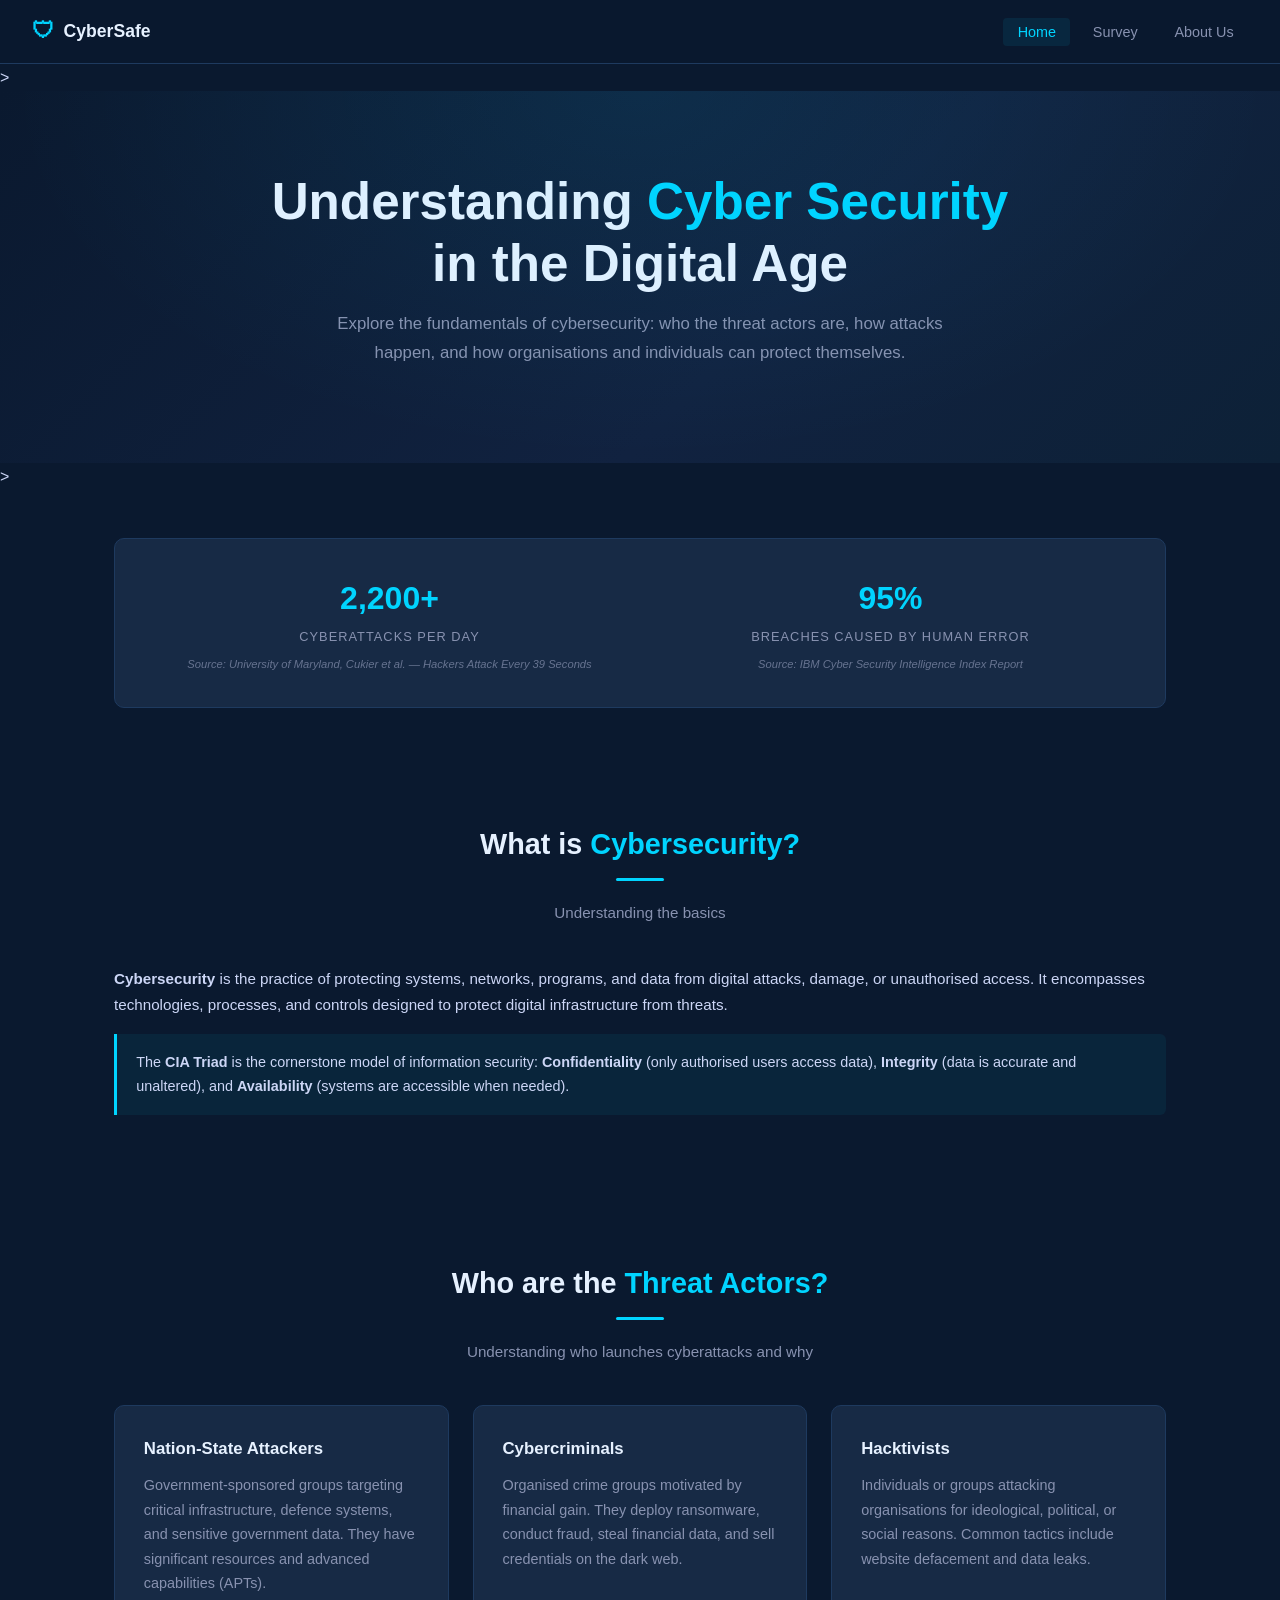
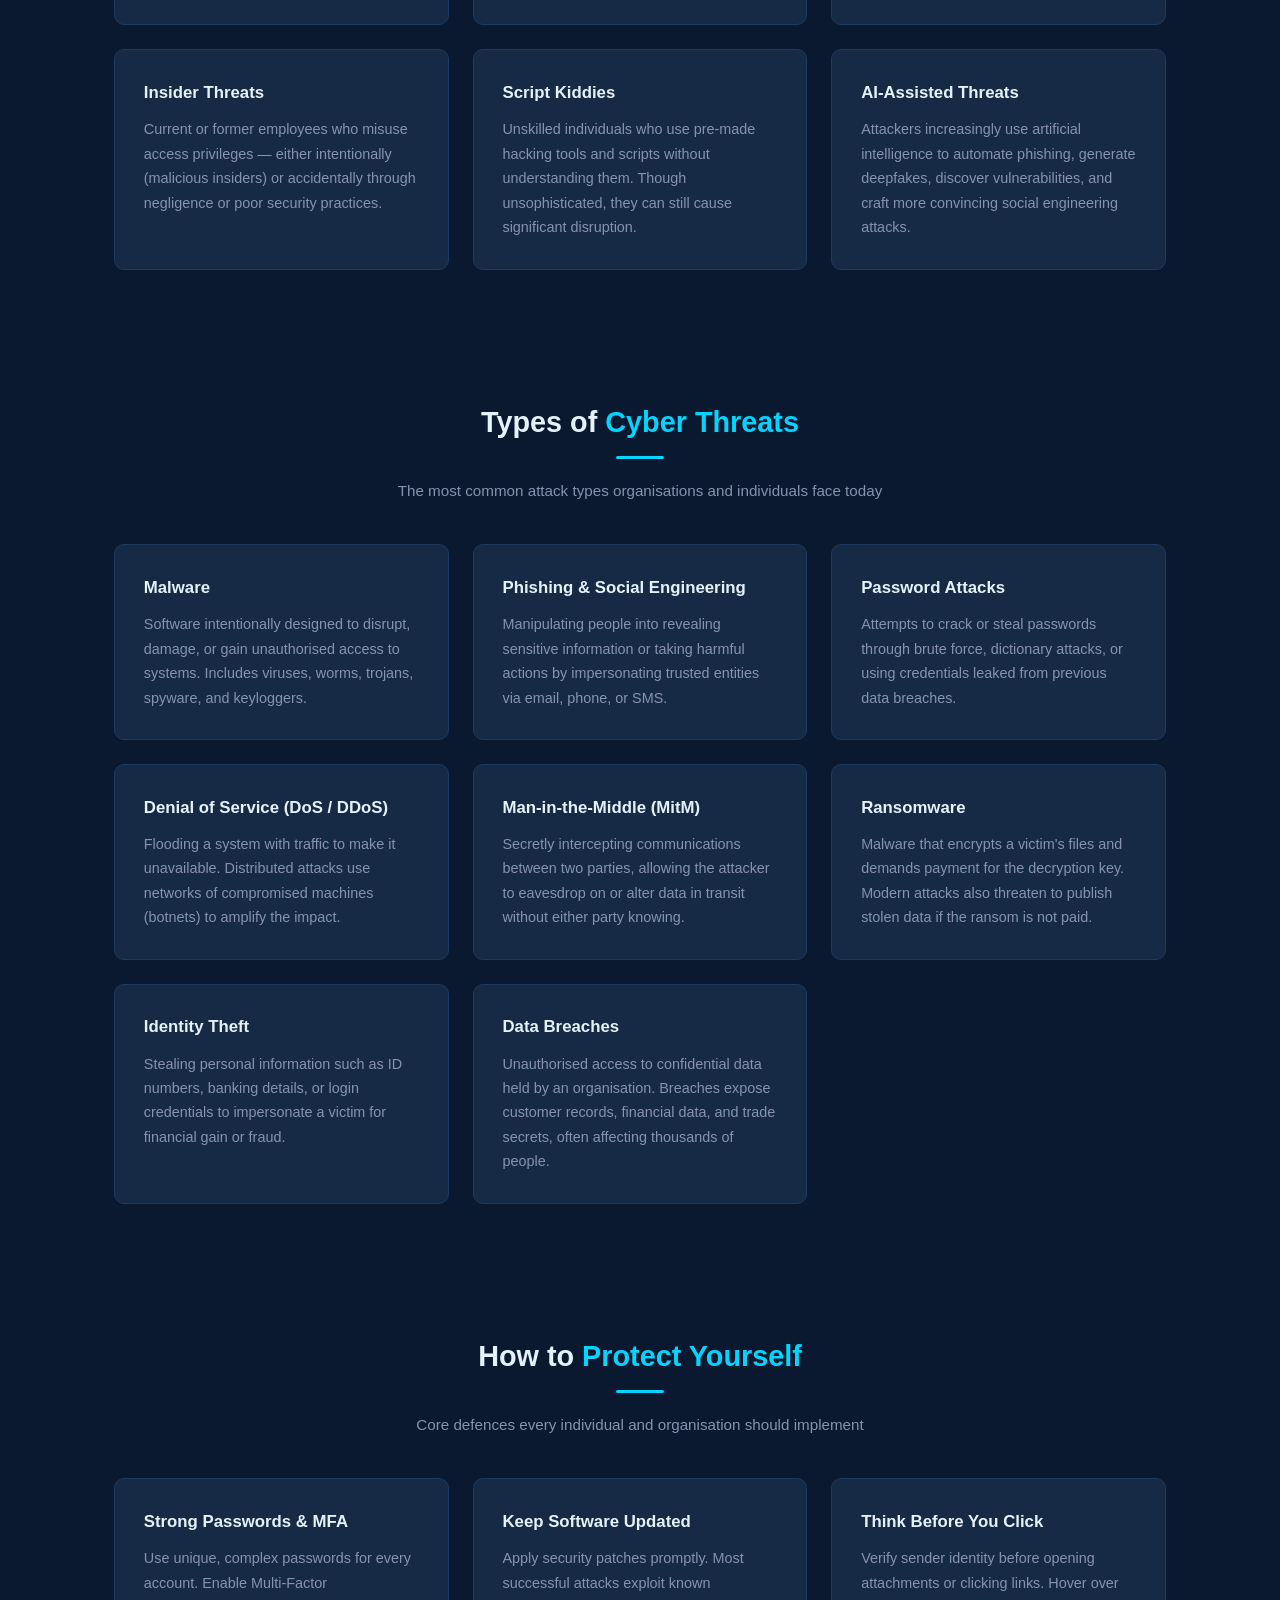
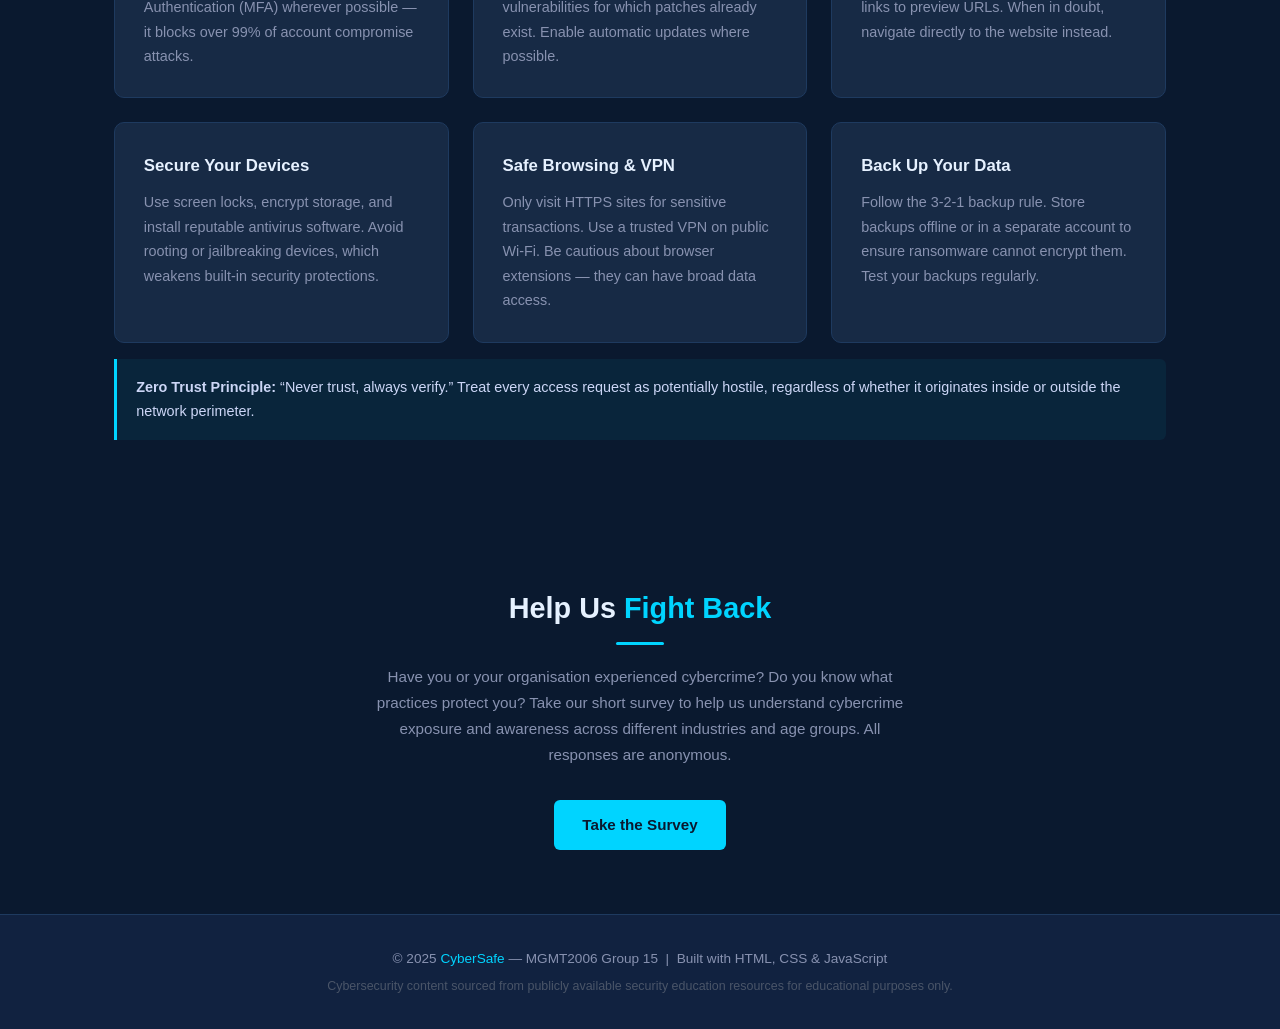
==== index.html @ 943bf83a "first commit" ====
<!DOCTYPE html>
<html lang="en">
<head>
  <meta charset="UTF-8" />
  <meta name="viewport" content="width=device-width, initial-scale=1.0" />
  <title>CyberSafe | Cybersecurity Awareness</title>
  <link rel="stylesheet" href="css/style.css" />
</head>
<body>
<!--Navigation-->
  <nav>
    <div class="nav-brand">
      <span class="shield-icon">&#128737;</span>
      CyberSafe
    </div>
    <ul class="nav-links">
      <li><a href="index.html" class="active">Home</a></li>
      <li><a href="survey.html">Survey</a></li>
      <li><a href="about.html">About Us</a></li>
    </ul>
  </nav>

 <!--Banner-->>
  <header class="banner">
    <h1>Understanding <span>Cyber Security</span><br>in the Digital Age</h1>
    <p>
      Explore the fundamentals of cybersecurity: who the threat actors are, how attacks happen,
      and how organisations and individuals can protect themselves.
    </p>
  </header>

<!--Statistics-->>
  <div class="container">
    <div class="stat-bar" style="margin-top: 3rem;">
      <div class="stat-item">
        <div class="stat-num">2,200+</div>
        <div class="stat-label">Cyberattacks Per Day</div>
        <div class="stat-source">Source: University of Maryland, Cukier et al. — <em>Hackers Attack Every 39 Seconds</em></div>
      </div>
      <div class="stat-item">
        <div class="stat-num">95%</div>
        <div class="stat-label">Breaches Caused by Human Error</div>
        <div class="stat-source">Source: IBM Cyber Security Intelligence Index Report</div>
      </div>
    </div>
  </div>

  <!-- What is Cybersecurity? -->
  <section id="intro">
    <div class="container">
      <div class="section-title">What is <span>Cybersecurity?</span></div>
      <div class="divider"></div>
      <p class="section-subtitle">Understanding the basics</p>

      <p class="section-body">
        <strong>Cybersecurity</strong> is the practice of protecting systems, networks,
        programs, and data from digital attacks, damage, or unauthorised access. It encompasses
        technologies, processes, and controls designed to protect digital infrastructure from threats.
      </p>
      <div class="highlight-box">
        The <strong>CIA Triad</strong> is the cornerstone model of information security:
        <strong>Confidentiality</strong> (only authorised users access data),
        <strong>Integrity</strong> (data is accurate and unaltered), and
        <strong>Availability</strong> (systems are accessible when needed).
      </div>
    </div>
  </section>

  <!--Threat Actors-->
  <section id="actors">
    <div class="container">
      <div class="section-title">Who are the <span>Threat Actors?</span></div>
      <div class="divider"></div>
      <p class="section-subtitle">Understanding who launches cyberattacks and why</p>

      <div class="card-grid">
        <div class="card">
          <h3>Nation-State Attackers</h3>
          <p>Government-sponsored groups targeting critical infrastructure, defence systems, and sensitive government data. They have significant resources and advanced capabilities (APTs).</p>
        </div>
        <div class="card">
          <h3>Cybercriminals</h3>
          <p>Organised crime groups motivated by financial gain. They deploy ransomware, conduct fraud, steal financial data, and sell credentials on the dark web.</p>
        </div>
        <div class="card">
          <h3>Hacktivists</h3>
          <p>Individuals or groups attacking organisations for ideological, political, or social reasons. Common tactics include website defacement and data leaks.</p>
        </div>
        <div class="card">
          <h3>Insider Threats</h3>
          <p>Current or former employees who misuse access privileges &mdash; either intentionally (malicious insiders) or accidentally through negligence or poor security practices.</p>
        </div>
        <div class="card">
          <h3>Script Kiddies</h3>
          <p>Unskilled individuals who use pre-made hacking tools and scripts without understanding them. Though unsophisticated, they can still cause significant disruption.</p>
        </div>
        <div class="card">
          <h3>AI-Assisted Threats</h3>
          <p>Attackers increasingly use artificial intelligence to automate phishing, generate deepfakes, discover vulnerabilities, and craft more convincing social engineering attacks.</p>
        </div>
      </div>
    </div>
  </section>

  <!--Types of Threats / Malware-->
  <section id="threats">
    <div class="container">
      <div class="section-title">Types of <span>Cyber Threats</span></div>
      <div class="divider"></div>
      <p class="section-subtitle">The most common attack types organisations and individuals face today</p>

      <div class="card-grid">
        <div class="card">
          <h3>Malware</h3>
          <p>Software intentionally designed to disrupt, damage, or gain unauthorised access to systems. Includes viruses, worms, trojans, spyware, and keyloggers.</p>
        </div>
        <div class="card">
          <h3>Phishing &amp; Social Engineering</h3>
          <p>Manipulating people into revealing sensitive information or taking harmful actions by impersonating trusted entities via email, phone, or SMS.</p>
        </div>
        <div class="card">
          <h3>Password Attacks</h3>
          <p>Attempts to crack or steal passwords through brute force, dictionary attacks, or using credentials leaked from previous data breaches.</p>
        </div>
        <div class="card">
          <h3>Denial of Service (DoS / DDoS)</h3>
          <p>Flooding a system with traffic to make it unavailable. Distributed attacks use networks of compromised machines (botnets) to amplify the impact.</p>
        </div>
        <div class="card">
          <h3>Man-in-the-Middle (MitM)</h3>
          <p>Secretly intercepting communications between two parties, allowing the attacker to eavesdrop on or alter data in transit without either party knowing.</p>
        </div>
        <div class="card">
          <h3>Ransomware</h3>
          <p>Malware that encrypts a victim's files and demands payment for the decryption key. Modern attacks also threaten to publish stolen data if the ransom is not paid.</p>
        </div>
        <div class="card">
          <h3>Identity Theft</h3>
          <p>Stealing personal information such as ID numbers, banking details, or login credentials to impersonate a victim for financial gain or fraud.</p>
        </div>
        <div class="card">
          <h3>Data Breaches</h3>
          <p>Unauthorised access to confidential data held by an organisation. Breaches expose customer records, financial data, and trade secrets, often affecting thousands of people.</p>
        </div>
      </div>
    </div>
  </section>

  <!--Best Practices-->
  <section id="protect">
    <div class="container">
      <div class="section-title">How to <span>Protect Yourself</span></div>
      <div class="divider"></div>
      <p class="section-subtitle">Core defences every individual and organisation should implement</p>

      <div class="card-grid">
        <div class="card">
          <h3>Strong Passwords &amp; MFA</h3>
          <p>Use unique, complex passwords for every account. Enable Multi-Factor Authentication (MFA) wherever possible &mdash; it blocks over 99% of account compromise attacks.</p>
        </div>
        <div class="card">
          <h3>Keep Software Updated</h3>
          <p>Apply security patches promptly. Most successful attacks exploit known vulnerabilities for which patches already exist. Enable automatic updates where possible.</p>
        </div>
        <div class="card">
          <h3>Think Before You Click</h3>
          <p>Verify sender identity before opening attachments or clicking links. Hover over links to preview URLs. When in doubt, navigate directly to the website instead.</p>
        </div>
        <div class="card">
          <h3>Secure Your Devices</h3>
          <p>Use screen locks, encrypt storage, and install reputable antivirus software. Avoid rooting or jailbreaking devices, which weakens built-in security protections.</p>
        </div>
        <div class="card">
          <h3>Safe Browsing &amp; VPN</h3>
          <p>Only visit HTTPS sites for sensitive transactions. Use a trusted VPN on public Wi-Fi. Be cautious about browser extensions &mdash; they can have broad data access.</p>
        </div>
        <div class="card">
          <h3>Back Up Your Data</h3>
          <p>Follow the 3-2-1 backup rule. Store backups offline or in a separate account to ensure ransomware cannot encrypt them. Test your backups regularly.</p>
        </div>
      </div>

      <div class="highlight-box mt-3">
        <strong>Zero Trust Principle:</strong> &ldquo;Never trust, always verify.&rdquo; Treat every access request as potentially hostile, regardless of whether it originates inside or outside the network perimeter.
      </div>
    </div>
  </section>

  <!--Call to Action-->
  <section>
    <div class="container text-center">
      <div class="section-title">Help Us <span>Fight Back</span></div>
      <div class="divider" style="margin: 0.6rem auto 1.2rem;"></div>
      <p style="color: var(--text-muted); max-width: 540px; margin: 0 auto 2rem; font-size: 0.95rem;">
        Have you or your organisation experienced cybercrime? Do you know what practices protect you?
        Take our short survey to help us understand cybercrime exposure and awareness across different
        industries and age groups. All responses are anonymous.
      </p>
      <a href="survey.html" class="btn btn-primary">Take the Survey</a>
    </div>
  </section>

  <!--Footer-->
  <footer>
    <p>&copy; 2025 <span>CyberSafe</span> &mdash; MGMT2006 Group 15 &nbsp;|&nbsp; Built with HTML, CSS &amp; JavaScript</p>
    <p style="margin-top: 0.4rem; font-size: 0.78rem; color: #4a5568;">
      Cybersecurity content sourced from publicly available security education resources for educational purposes only.
    </p>
  </footer>

  <script src="js/main.js"></script>
</body>
</html>
---- css/style.css ----
/* ============================================================
   Global Reset & Base
   ============================================================ */
*, *::before, *::after {
  box-sizing: border-box;
  margin: 0;
  padding: 0;
}

:root {
  --primary:     #0a192f;
  --secondary:   #112240;
  --accent:      #00d4ff;
  --accent-dark: #0099cc;
  --text:        #ccd6f6;
  --text-muted:  #8892b0;
  --card-bg:     #172a45;
  --border:      #1e3a5f;
  --danger:      #ff4757;
  --success:     #2ed573;
  --white:       #e6f1ff;
  --font-main:   'Segoe UI', Tahoma, Geneva, Verdana, sans-serif;
}

html { scroll-behavior: smooth; }

body {
  font-family: var(--font-main);
  background-color: var(--primary);
  color: var(--text);
  line-height: 1.7;
  min-height: 100vh;
}

a {
  color: var(--accent);
  text-decoration: none;
  transition: color 0.2s;
}

a:hover { color: var(--white); }

img { max-width: 100%; display: block; }

/* ============================================================
   Navigation
   ============================================================ */
nav {
  position: sticky;
  top: 0;
  z-index: 100;
  background: rgba(10, 25, 47, 0.95);
  backdrop-filter: blur(10px);
  border-bottom: 1px solid var(--border);
  padding: 0 2rem;
  display: flex;
  align-items: center;
  justify-content: space-between;
  height: 64px;
}

.nav-brand {
  display: flex;
  align-items: center;
  gap: 0.6rem;
  font-size: 1.1rem;
  font-weight: 700;
  color: var(--white);
}

.nav-brand .shield-icon {
  font-size: 1.4rem;
  color: var(--accent);
}

.nav-links {
  list-style: none;
  display: flex;
  gap: 0.5rem;
}

.nav-links a {
  color: var(--text-muted);
  font-size: 0.9rem;
  font-weight: 500;
  padding: 0.4rem 0.9rem;
  border-radius: 4px;
  transition: color 0.2s, background 0.2s;
}

.nav-links a:hover,
.nav-links a.active {
  color: var(--accent);
  background: rgba(0, 212, 255, 0.08);
}

/* ============================================================
   Banner / Page Header
   ============================================================ */
.banner {
  background: linear-gradient(135deg, var(--primary) 0%, var(--secondary) 60%, #0d2137 100%);
  padding: 5rem 2rem 4rem;
  text-align: center;
  position: relative;
  overflow: hidden;
}

.banner::before {
  content: '';
  position: absolute;
  inset: 0;
  background: radial-gradient(ellipse at 50% 0%, rgba(0, 212, 255, 0.08) 0%, transparent 70%);
  pointer-events: none;
}

.banner-badge {
  display: inline-block;
  background: rgba(0, 212, 255, 0.12);
  color: var(--accent);
  border: 1px solid rgba(0, 212, 255, 0.3);
  font-size: 0.78rem;
  font-weight: 600;
  letter-spacing: 0.12em;
  text-transform: uppercase;
  padding: 0.3rem 1rem;
  border-radius: 20px;
  margin-bottom: 1.2rem;
}

.banner h1 {
  font-size: clamp(2rem, 5vw, 3.2rem);
  font-weight: 800;
  color: var(--white);
  margin-bottom: 1rem;
  line-height: 1.2;
}

.banner h1 span { color: var(--accent); }

.banner p {
  font-size: 1.05rem;
  color: var(--text-muted);
  max-width: 620px;
  margin: 0 auto 2rem;
}

.btn {
  display: inline-block;
  padding: 0.75rem 1.8rem;
  border-radius: 6px;
  font-size: 0.95rem;
  font-weight: 600;
  cursor: pointer;
  transition: all 0.25s;
  border: none;
}

.btn-primary {
  background: var(--accent);
  color: var(--primary);
}

.btn-primary:hover {
  background: var(--white);
  color: var(--primary);
  transform: translateY(-2px);
  box-shadow: 0 8px 24px rgba(0, 212, 255, 0.25);
}

.btn-outline {
  background: transparent;
  color: var(--accent);
  border: 1px solid var(--accent);
}

.btn-outline:hover {
  background: rgba(0, 212, 255, 0.1);
  transform: translateY(-2px);
}

/* ============================================================
   Main Container / Sections
   ============================================================ */
.container {
  max-width: 1100px;
  margin: 0 auto;
  padding: 0 1.5rem;
}

section {
  padding: 4rem 0;
}

.section-title {
  font-size: 1.8rem;
  font-weight: 700;
  color: var(--white);
  margin-bottom: 0.4rem;
  text-align: center;
}

.section-title span { color: var(--accent); }

.section-subtitle {
  color: var(--text-muted);
  font-size: 0.95rem;
  margin-bottom: 2.5rem;
  text-align: center;
}

.section-body {
  color: var(--text);
  font-size: 0.95rem;
  margin-bottom: 1rem;
}

.divider {
  width: 48px;
  height: 3px;
  background: var(--accent);
  border-radius: 2px;
  margin: 0.6rem auto 1.2rem;
}

/* ============================================================
   Cards
   ============================================================ */
.card-grid {
  display: grid;
  grid-template-columns: repeat(auto-fit, minmax(280px, 1fr));
  gap: 1.5rem;
}

.card {
  background: var(--card-bg);
  border: 1px solid var(--border);
  border-radius: 10px;
  padding: 1.8rem;
  transition: transform 0.25s, border-color 0.25s, box-shadow 0.25s;
}

.card:hover {
  transform: translateY(-4px);
  border-color: var(--accent);
  box-shadow: 0 12px 32px rgba(0, 212, 255, 0.1);
}

.card-icon {
  font-size: 2rem;
  margin-bottom: 1rem;
}

.card h3 {
  font-size: 1.05rem;
  color: var(--white);
  margin-bottom: 0.6rem;
}

.card p {
  font-size: 0.9rem;
  color: var(--text-muted);
}

/* Threat severity badges */
.badge {
  display: inline-block;
  font-size: 0.72rem;
  font-weight: 700;
  letter-spacing: 0.08em;
  text-transform: uppercase;
  padding: 0.2rem 0.65rem;
  border-radius: 20px;
  margin-bottom: 0.8rem;
}

.badge-critical { background: rgba(255,71,87,0.15); color: var(--danger); border: 1px solid rgba(255,71,87,0.3); }
.badge-high     { background: rgba(255,165,0,0.12); color: #ffa500;       border: 1px solid rgba(255,165,0,0.3); }
.badge-medium   { background: rgba(255,212,0,0.12); color: #ffd400;       border: 1px solid rgba(255,212,0,0.3); }
.badge-info     { background: rgba(0,212,255,0.10); color: var(--accent);  border: 1px solid rgba(0,212,255,0.25); }

/* ============================================================
   Info Blocks / Stat Bar
   ============================================================ */
.stat-bar {
  display: grid;
  grid-template-columns: repeat(auto-fit, minmax(180px, 1fr));
  gap: 1rem;
  background: var(--card-bg);
  border: 1px solid var(--border);
  border-radius: 10px;
  padding: 2rem;
  margin-bottom: 3rem;
  text-align: center;
}

.stat-item .stat-num {
  font-size: 2rem;
  font-weight: 800;
  color: var(--accent);
}

.stat-item .stat-label {
  font-size: 0.8rem;
  color: var(--text-muted);
  text-transform: uppercase;
  letter-spacing: 0.08em;
}

.stat-item .stat-source {
  font-size: 0.7rem;
  color: var(--text-muted);
  margin-top: 0.5rem;
  font-style: italic;
  opacity: 0.7;
}

/* Info list */
.info-list {
  list-style: none;
  display: flex;
  flex-direction: column;
  gap: 0.7rem;
}

.info-list li {
  display: flex;
  gap: 0.8rem;
  align-items: flex-start;
  font-size: 0.92rem;
  color: var(--text);
}

.info-list li::before {
  content: '▸';
  color: var(--accent);
  flex-shrink: 0;
  margin-top: 0.05rem;
}

/* Two-column layout */
.two-col {
  display: grid;
  grid-template-columns: 1fr 1fr;
  gap: 2.5rem;
  align-items: start;
}

@media (max-width: 700px) {
  .two-col { grid-template-columns: 1fr; }
}

/* ============================================================
   Accordion (for cybersecurity topics)
   ============================================================ */
.accordion {
  display: flex;
  flex-direction: column;
  gap: 0.8rem;
}

.accordion-item {
  background: var(--card-bg);
  border: 1px solid var(--border);
  border-radius: 8px;
  overflow: hidden;
}

.accordion-header {
  width: 100%;
  background: none;
  border: none;
  color: var(--white);
  font-size: 0.95rem;
  font-weight: 600;
  padding: 1rem 1.5rem;
  text-align: left;
  cursor: pointer;
  display: flex;
  justify-content: space-between;
  align-items: center;
  transition: background 0.2s;
}

.accordion-header:hover { background: rgba(0,212,255,0.05); }

.accordion-header .acc-icon {
  color: var(--accent);
  font-size: 1.2rem;
  transition: transform 0.3s;
}

.accordion-item.open .acc-icon { transform: rotate(45deg); }

.accordion-body {
  max-height: 0;
  overflow: hidden;
  transition: max-height 0.35s ease;
}

.accordion-body-inner {
  padding: 0 1.5rem 1.2rem;
  color: var(--text-muted);
  font-size: 0.9rem;
  line-height: 1.8;
}

/* ============================================================
   Form Styles
   ============================================================ */
.form-wrapper {
  max-width: 720px;
  margin: 0 auto;
}

.form-card {
  background: var(--card-bg);
  border: 1px solid var(--border);
  border-radius: 12px;
  padding: 2.5rem;
}

.form-group {
  margin-bottom: 1.4rem;
}

.form-group label {
  display: block;
  font-size: 0.88rem;
  font-weight: 600;
  color: var(--text);
  margin-bottom: 0.45rem;
}

.form-group label .required { color: var(--danger); margin-left: 2px; }

.form-control {
  width: 100%;
  background: var(--primary);
  border: 1px solid var(--border);
  border-radius: 6px;
  color: var(--white);
  font-size: 0.9rem;
  padding: 0.65rem 0.9rem;
  transition: border-color 0.2s, box-shadow 0.2s;
  font-family: var(--font-main);
}

.form-control:focus {
  outline: none;
  border-color: var(--accent);
  box-shadow: 0 0 0 3px rgba(0, 212, 255, 0.15);
}

.form-control::placeholder { color: var(--text-muted); }

select.form-control option { background: var(--secondary); }

textarea.form-control { resize: vertical; min-height: 100px; }

.radio-group, .checkbox-group {
  display: flex;
  flex-direction: column;
  gap: 0.5rem;
}

.radio-group label, .checkbox-group label {
  display: flex;
  align-items: center;
  gap: 0.6rem;
  cursor: pointer;
  font-weight: 400;
  font-size: 0.9rem;
  color: var(--text-muted);
  margin-bottom: 0;
}

.radio-group input, .checkbox-group input {
  accent-color: var(--accent);
  width: 16px; height: 16px;
}

.scale-group {
  display: flex;
  gap: 0.5rem;
  flex-wrap: wrap;
}

.scale-btn {
  background: var(--primary);
  border: 1px solid var(--border);
  border-radius: 6px;
  color: var(--text-muted);
  width: 42px; height: 42px;
  cursor: pointer;
  font-weight: 600;
  font-size: 0.9rem;
  transition: all 0.2s;
}

.scale-btn:hover, .scale-btn.selected {
  background: var(--accent);
  color: var(--primary);
  border-color: var(--accent);
}

.form-submit {
  margin-top: 2rem;
  text-align: center;
}

.form-submit .btn {
  font-size: 1rem;
  padding: 0.85rem 2.8rem;
}

.form-notice {
  font-size: 0.78rem;
  color: var(--text-muted);
  margin-top: 0.8rem;
}

/* Success message */
.success-msg {
  display: none;
  background: rgba(46, 213, 115, 0.1);
  border: 1px solid rgba(46, 213, 115, 0.3);
  border-radius: 8px;
  padding: 1.5rem;
  text-align: center;
  color: var(--success);
}

/* ============================================================
   About / Board of Directors
   ============================================================ */
.board-grid {
  display: grid;
  grid-template-columns: repeat(auto-fill, minmax(240px, 1fr));
  gap: 1.8rem;
  justify-content: center;
  justify-items: center;
  max-width: 1100px;
  margin: 0 auto;
}

.board-card {
  background: var(--card-bg);
  border: 1px solid var(--border);
  border-radius: 12px;
  overflow: hidden;
  text-align: center;
  transition: transform 0.25s, border-color 0.25s, box-shadow 0.25s;
}

.board-card:hover {
  transform: translateY(-5px);
  border-color: var(--accent);
  box-shadow: 0 16px 40px rgba(0, 212, 255, 0.12);
}

.board-card-img {
  width: 100%;
  height: 200px;
  object-fit: cover;
  background: var(--secondary);
  display: flex;
  align-items: center;
  justify-content: center;
  font-size: 4rem;
  color: var(--border);
}

.board-card-body {
  padding: 1.4rem 1.2rem;
}

.board-card-body .member-name {
  font-size: 1rem;
  font-weight: 700;
  color: var(--white);
  margin-bottom: 0.2rem;
}

.board-card-body .member-role {
  font-size: 0.8rem;
  color: var(--accent);
  font-weight: 600;
  text-transform: uppercase;
  letter-spacing: 0.08em;
  margin-bottom: 0.8rem;
}

.member-details {
  list-style: none;
  text-align: left;
  font-size: 0.82rem;
  color: var(--text-muted);
  border-top: 1px solid var(--border);
  padding-top: 0.9rem;
  display: flex;
  flex-direction: column;
  gap: 0.4rem;
}

.member-details li {
  display: flex;
  gap: 0.5rem;
}

.member-details .detail-label {
  color: var(--text);
  font-weight: 600;
  min-width: 32px;
}

/* ============================================================
   Footer
   ============================================================ */
footer {
  background: var(--secondary);
  border-top: 1px solid var(--border);
  padding: 2rem;
  text-align: center;
  color: var(--text-muted);
  font-size: 0.85rem;
}

footer span { color: var(--accent); }

/* ============================================================
   Utility
   ============================================================ */
.text-accent { color: var(--accent); }
.text-muted  { color: var(--text-muted); }
.text-center { text-align: center; }
.mt-1 { margin-top: 0.5rem; }
.mt-2 { margin-top: 1rem; }
.mt-3 { margin-top: 1.5rem; }
.mb-2 { margin-bottom: 1rem; }

.highlight-box {
  background: rgba(0, 212, 255, 0.06);
  border-left: 3px solid var(--accent);
  border-radius: 0 6px 6px 0;
  padding: 1rem 1.2rem;
  font-size: 0.9rem;
  color: var(--text);
  margin: 1rem 0;
}

.warning-box {
  background: rgba(255, 71, 87, 0.07);
  border-left: 3px solid var(--danger);
  border-radius: 0 6px 6px 0;
  padding: 1rem 1.2rem;
  font-size: 0.9rem;
  color: var(--text);
  margin: 1rem 0;
}

/* ============================================================
   Responsive
   ============================================================ */
@media (max-width: 600px) {
  nav { padding: 0 1rem; }
  .nav-links a { padding: 0.4rem 0.6rem; font-size: 0.82rem; }
  .banner { padding: 3rem 1rem 2.5rem; }
  .form-card { padding: 1.5rem; }
  .stat-bar { padding: 1.2rem; }
}
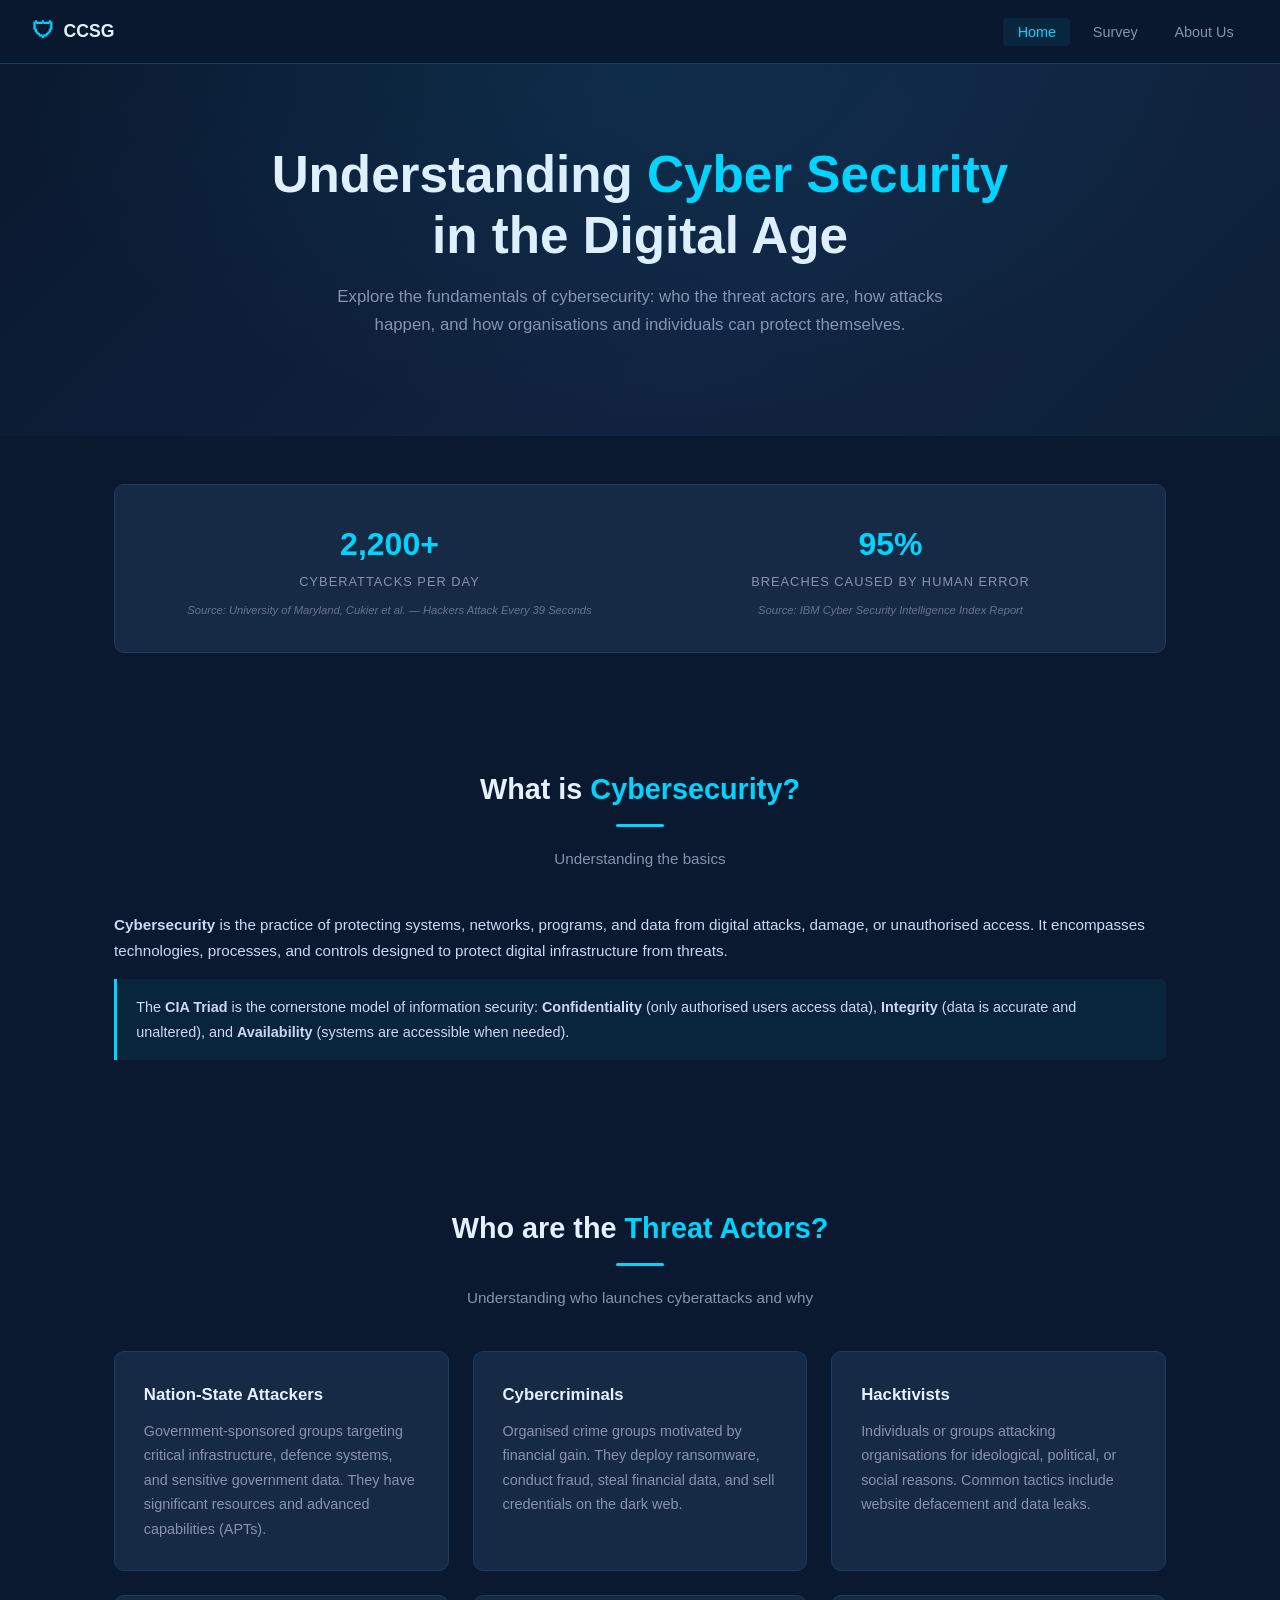
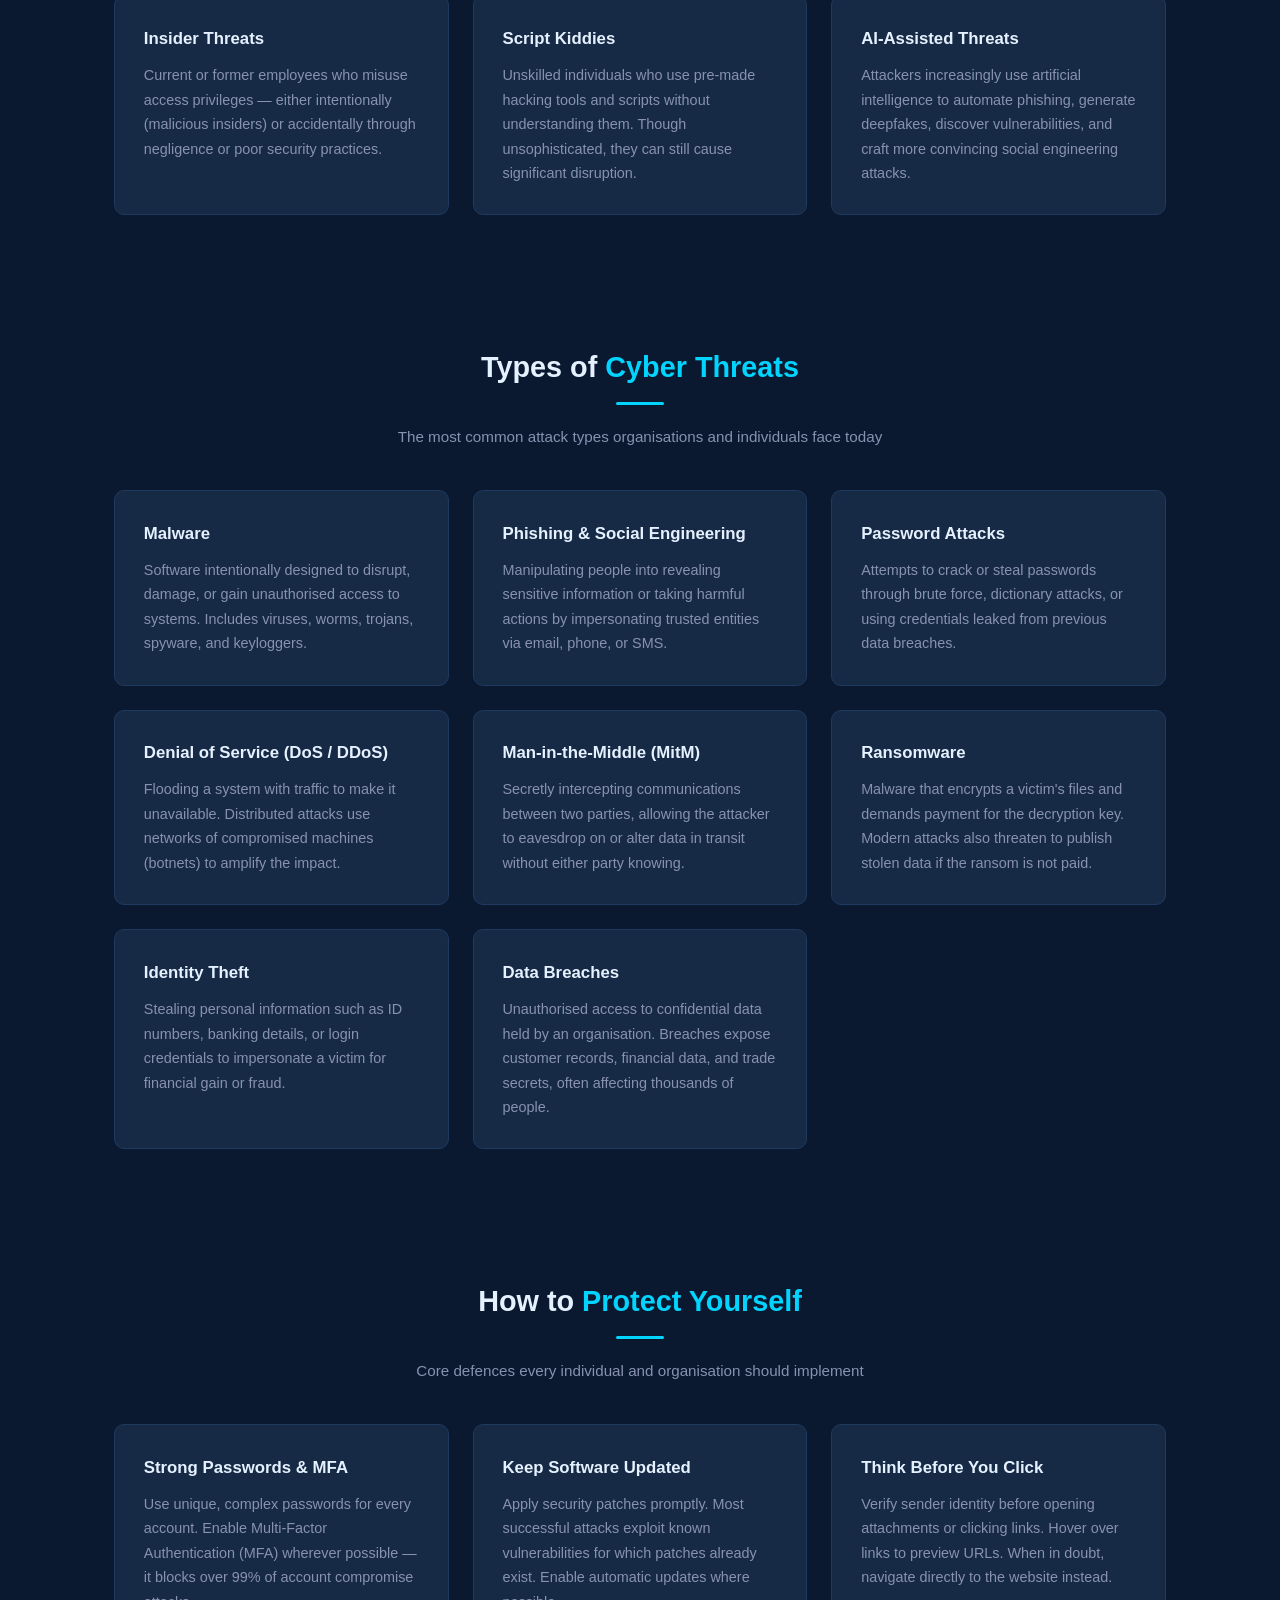
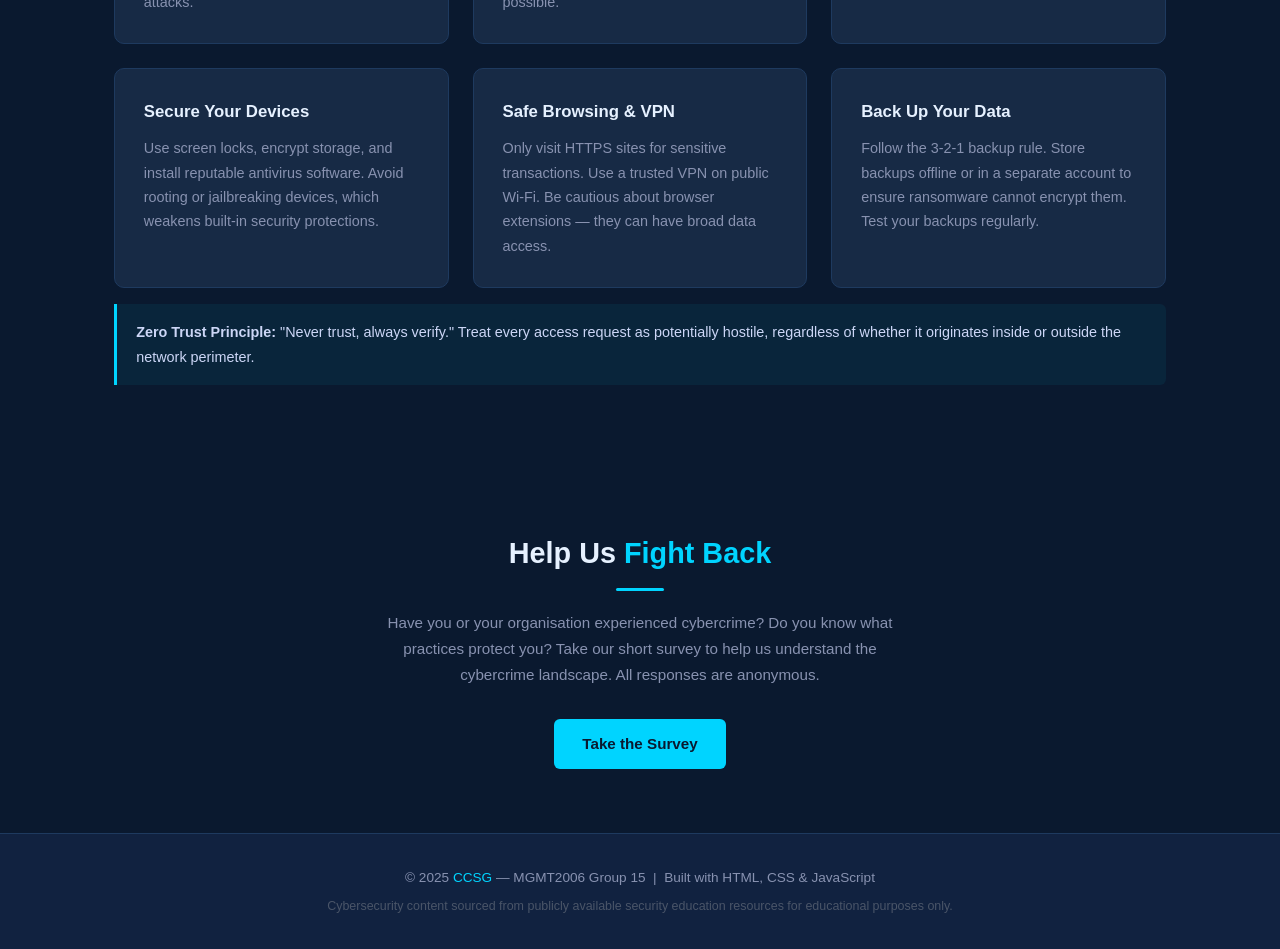
==== commit ecbabd09: "second commit" ====
--- a/index.html
+++ b/index.html
@@ -3,7 +3,7 @@
 <head>
   <meta charset="UTF-8" />
   <meta name="viewport" content="width=device-width, initial-scale=1.0" />
-  <title>CyberSafe | Cybersecurity Awareness</title>
+  <title>CCSG | Cybersecurity Awareness</title>
   <link rel="stylesheet" href="css/style.css" />
 </head>
 <body>
@@ -11,7 +11,7 @@
   <nav>
     <div class="nav-brand">
       <span class="shield-icon">&#128737;</span>
-      CyberSafe
+      CCSG
     </div>
     <ul class="nav-links">
       <li><a href="index.html" class="active">Home</a></li>
@@ -20,7 +20,7 @@
     </ul>
   </nav>
 
- <!--Banner-->>
+ <!--Banner-->
   <header class="banner">
     <h1>Understanding <span>Cyber Security</span><br>in the Digital Age</h1>
     <p>
@@ -29,7 +29,7 @@
     </p>
   </header>
 
-<!--Statistics-->>
+<!-- Statistics -->
   <div class="container">
     <div class="stat-bar" style="margin-top: 3rem;">
       <div class="stat-item">
@@ -66,7 +66,7 @@
     </div>
   </section>
 
-  <!--Threat Actors-->
+  <!-- Threat Actors -->
   <section id="actors">
     <div class="container">
       <div class="section-title">Who are the <span>Threat Actors?</span></div>
@@ -181,7 +181,7 @@
       </div>
 
       <div class="highlight-box mt-3">
-        <strong>Zero Trust Principle:</strong> &ldquo;Never trust, always verify.&rdquo; Treat every access request as potentially hostile, regardless of whether it originates inside or outside the network perimeter.
+        <strong>Zero Trust Principle:</strong> "Never trust, always verify." Treat every access request as potentially hostile, regardless of whether it originates inside or outside the network perimeter.
       </div>
     </div>
   </section>
@@ -193,8 +193,7 @@
       <div class="divider" style="margin: 0.6rem auto 1.2rem;"></div>
       <p style="color: var(--text-muted); max-width: 540px; margin: 0 auto 2rem; font-size: 0.95rem;">
         Have you or your organisation experienced cybercrime? Do you know what practices protect you?
-        Take our short survey to help us understand cybercrime exposure and awareness across different
-        industries and age groups. All responses are anonymous.
+        Take our short survey to help us understand the cybercrime landscape. All responses are anonymous.
       </p>
       <a href="survey.html" class="btn btn-primary">Take the Survey</a>
     </div>
@@ -202,7 +201,7 @@
 
   <!--Footer-->
   <footer>
-    <p>&copy; 2025 <span>CyberSafe</span> &mdash; MGMT2006 Group 15 &nbsp;|&nbsp; Built with HTML, CSS &amp; JavaScript</p>
+    <p>&copy; 2025 <span>CCSG</span> &mdash; MGMT2006 Group 15 &nbsp;|&nbsp; Built with HTML, CSS &amp; JavaScript</p>
     <p style="margin-top: 0.4rem; font-size: 0.78rem; color: #4a5568;">
       Cybersecurity content sourced from publicly available security education resources for educational purposes only.
     </p>
